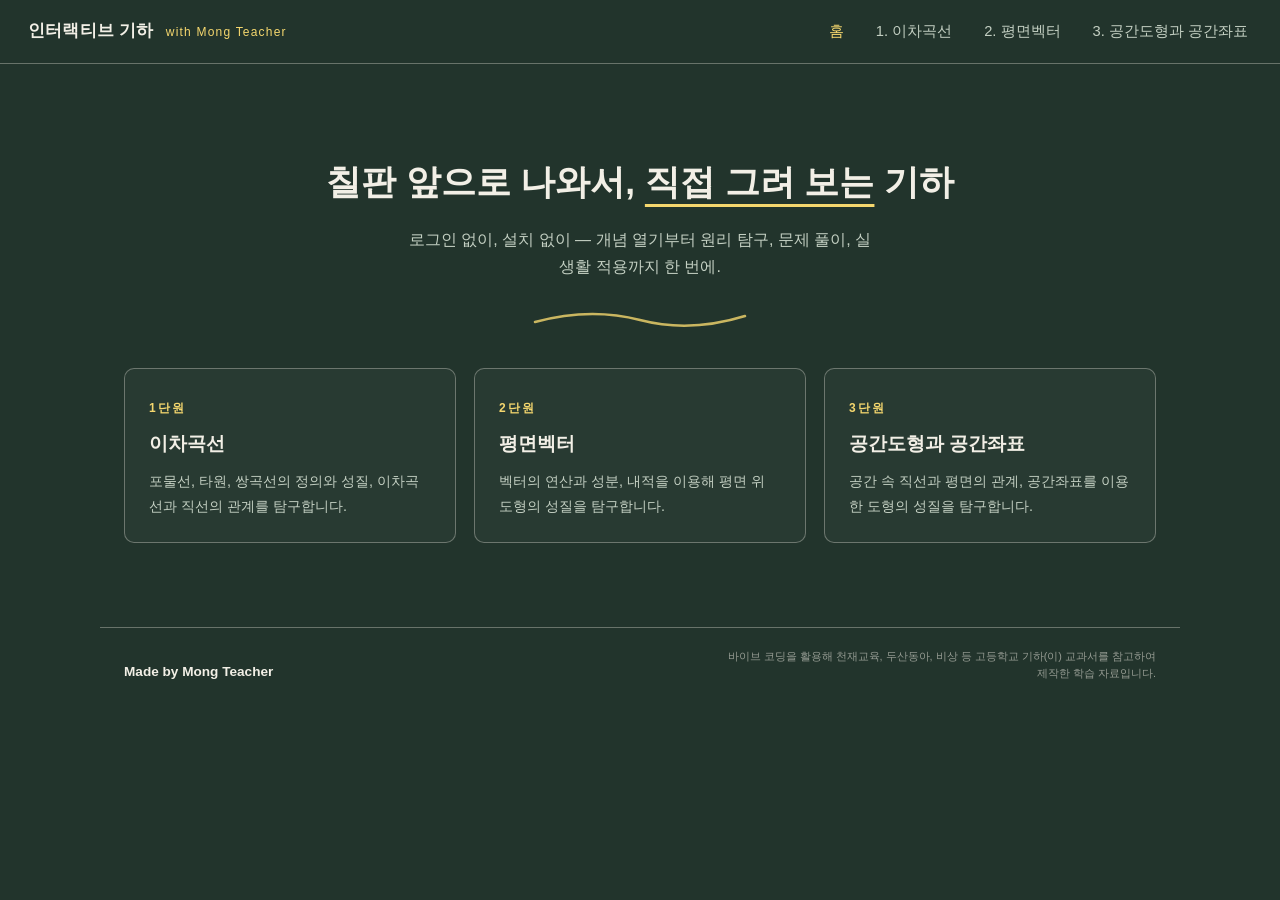
==== index.html @ 9525d562 "추가: 인터랙티브 기하 학습 사이트 초기 버전 - 전 단원(이차곡선/평면벡터/공간도형과 공간좌표) 6개 소단원 콘텐츠 - 소단원별 도입 게임, 원리탐구 시뮬레이션, 단계형 탐구, " ====
<!doctype html>
<html lang="ko">
<head>
  <meta charset="UTF-8" />
  <meta name="viewport" content="width=device-width, initial-scale=1.0" />
  <title>인터랙티브 기하 — 개념부터 실생활까지</title>
  <link rel="stylesheet" href="css/style.css" />
</head>
<body>
  <header class="site-header">
    <div class="brand">인터랙티브 기하 <small>with Mong Teacher</small></div>
    <nav class="main-nav">
      <a href="index.html" class="active">홈</a>
      <a href="unit.html?u=1">1. 이차곡선</a>
      <a href="unit.html?u=2">2. 평면벡터</a>
      <a href="unit.html?u=3">3. 공간도형과 공간좌표</a>
    </nav>
    <button class="hamburger" aria-label="메뉴 열기">
      <span></span><span></span><span></span>
    </button>
  </header>

  <main class="container">
    <section class="hero">
      <h1>칠판 앞으로 나와서, <u>직접 그려 보는</u> 기하</h1>
      <p>로그인 없이, 설치 없이 — 개념 열기부터 원리 탐구, 문제 풀이, 실생활 적용까지 한 번에.</p>
      <svg class="chalkline" viewBox="0 0 220 30" aria-hidden="true">
        <path d="M5 20 Q 60 5 110 18 T 215 14" fill="none" stroke="#f5d76e" stroke-width="2.5" stroke-linecap="round"/>
      </svg>
    </section>

    <section class="unit-grid" id="unit-grid"></section>
  </main>

  <footer class="site-footer">
    <div class="made">Made by Mong Teacher</div>
    <div class="note">바이브 코딩을 활용해 천재교육, 두산동아, 비상 등 고등학교 기하(이) 교과서를 참고하여 제작한 학습 자료입니다.</div>
  </footer>

  <script src="js/nav.js"></script>
  <script>
    fetch("content/units.json")
      .then((r) => r.json())
      .then((data) => {
        const grid = document.getElementById("unit-grid");
        data.units.forEach((unit) => {
          const card = document.createElement("a");
          card.href = `unit.html?u=${unit.id}`;
          card.className = "unit-card";
          card.innerHTML = `<span class="no">${unit.id}단원</span><h2>${unit.title}</h2><p>${unit.summary}</p>`;
          grid.appendChild(card);
        });
      });
  </script>
</body>
</html>
---- css/style.css ----
/* 칠판·분필 테마 (승인 시안 B) */
:root {
  --board: #22342c;        /* 칠판 초록 */
  --board-deep: #1b2a24;   /* 더 짙은 칠판 */
  --chalk: #f2efe6;        /* 분필 흰색 */
  --chalk-dim: #c3cfc2;    /* 흐린 분필 */
  --chalk-yellow: #f5d76e; /* 분필 노랑 */
  --chalk-line: #f2efe655; /* 분필 테두리 */
  --correct: #8fd6a8;
  --wrong: #e8927c;
  --radius: 10px;
  --header-h: 64px;
}

* { box-sizing: border-box; }

/* display 규칙이 hidden 속성을 덮어쓰지 않도록 보장 */
[hidden] { display: none !important; }

html, body {
  margin: 0;
  min-width: 1024px;
  font-family: "Pretendard", "Apple SD Gothic Neo", "Malgun Gothic", sans-serif;
  background: var(--board);
  color: var(--chalk);
  line-height: 1.7;
}

@media (max-width: 1024px) {
  html, body { min-width: 0; }
}

a { color: inherit; text-decoration: none; }

img { max-width: 100%; }

/* ---------- 헤더 / 네비게이션 ---------- */
header.site-header {
  position: sticky;
  top: 0;
  z-index: 50;
  height: var(--header-h);
  display: flex;
  align-items: center;
  justify-content: space-between;
  padding: 0 28px;
  background: var(--board);
  border-bottom: 1px solid var(--chalk-line);
}

.brand {
  font-weight: 700;
  font-size: 1.05rem;
  letter-spacing: 0.01em;
}

.brand small {
  color: var(--chalk-yellow);
  font-weight: 400;
  margin-left: 8px;
  letter-spacing: 0.1em;
  font-size: 0.75rem;
}

nav.main-nav {
  display: flex;
  gap: 24px;
}

nav.main-nav a {
  font-size: 0.92rem;
  color: var(--chalk-dim);
  padding: 8px 4px;
}

nav.main-nav a.active,
nav.main-nav a:hover {
  color: var(--chalk-yellow);
}

.hamburger {
  display: none;
  flex-direction: column;
  gap: 4px;
  background: none;
  border: none;
  cursor: pointer;
  padding: 8px;
}

.hamburger span {
  width: 22px;
  height: 2px;
  background: var(--chalk);
  display: block;
}

@media (max-width: 768px) {
  nav.main-nav {
    position: fixed;
    top: var(--header-h);
    left: 0;
    right: 0;
    flex-direction: column;
    background: var(--board-deep);
    border-bottom: 1px solid var(--chalk-line);
    padding: 12px 24px;
    gap: 12px;
    display: none;
  }
  nav.main-nav.open { display: flex; }
  .hamburger { display: flex; }
}

/* ---------- 레이아웃 컨테이너 ---------- */
main.container {
  max-width: 1080px;
  margin: 0 auto;
  padding: 32px 24px 60px;
}

/* ---------- 홈: 히어로 + 대단원 카드 ---------- */
.hero {
  text-align: center;
  padding: 56px 0 36px;
}

.hero h1 {
  font-size: 2.2rem;
  margin: 0 0 6px;
  font-weight: 700;
  text-wrap: balance;
}

.hero h1 u {
  text-decoration-color: var(--chalk-yellow);
  text-decoration-thickness: 3px;
  text-underline-offset: 10px;
}

.hero p {
  color: var(--chalk-dim);
  max-width: 52ch;
  margin: 14px auto 0;
}

.chalkline {
  width: 220px;
  margin: 22px auto 0;
  display: block;
  opacity: 0.8;
}

.unit-grid {
  display: grid;
  grid-template-columns: repeat(3, 1fr);
  gap: 18px;
}

@media (max-width: 900px) {
  .unit-grid { grid-template-columns: 1fr; }
}

.unit-card {
  background: #ffffff08;
  border: 1.5px solid var(--chalk-line);
  border-radius: var(--radius);
  padding: 24px;
  transition: transform 0.15s ease, border-color 0.15s ease;
}

.unit-card:hover {
  transform: translateY(-4px);
  border-color: var(--chalk-yellow);
}

.unit-card .no {
  color: var(--chalk-yellow);
  font-size: 0.75rem;
  letter-spacing: 0.2em;
  font-weight: 600;
}

.unit-card h2 { margin: 8px 0; font-size: 1.2rem; }
.unit-card p { color: var(--chalk-dim); font-size: 0.9rem; margin: 0; }

/* ---------- 소단원 목록 ---------- */
.lesson-list {
  display: grid;
  grid-template-columns: repeat(2, 1fr);
  gap: 16px;
  margin-top: 24px;
}

@media (max-width: 700px) {
  .lesson-list { grid-template-columns: 1fr; }
}

.lesson-card {
  background: #ffffff08;
  border: 1.5px solid var(--chalk-line);
  border-radius: var(--radius);
  padding: 22px;
}

.lesson-card h3 { margin: 0 0 6px; font-size: 1.05rem; }
.lesson-card p { color: var(--chalk-dim); font-size: 0.88rem; margin: 0 0 14px; }

.btn {
  display: inline-block;
  background: var(--chalk-yellow);
  color: var(--board);
  padding: 9px 20px;
  border-radius: 8px;
  font-size: 0.9rem;
  font-weight: 700;
  border: none;
  cursor: pointer;
}

.btn:hover { filter: brightness(1.06); }

.btn.secondary {
  background: transparent;
  color: var(--chalk-yellow);
  border: 1.5px solid var(--chalk-yellow);
}

/* ---------- 소단원 활동 페이지 ---------- */
.breadcrumb { color: var(--chalk-dim); font-size: 0.85rem; }
.breadcrumb a:hover { color: var(--chalk-yellow); }

.lesson-section {
  background: #ffffff08;
  border: 1.5px solid var(--chalk-line);
  border-radius: var(--radius);
  padding: 26px;
  margin-bottom: 20px;
}

.lesson-section h2 {
  font-size: 1.1rem;
  margin: 0 0 6px;
  display: flex;
  align-items: center;
  gap: 10px;
}

.lesson-section .section-badge {
  font-size: 0.72rem;
  background: transparent;
  color: var(--chalk-yellow);
  border: 1px solid var(--chalk-yellow);
  border-radius: 999px;
  padding: 2px 10px;
  letter-spacing: 0.05em;
}

.lesson-section > p { color: var(--chalk-dim); }

.embed-wrap {
  position: relative;
  width: 100%;
  padding-top: 56.25%;
  margin-top: 14px;
  border-radius: var(--radius);
  overflow: hidden;
  background: var(--board-deep);
  border: 1px solid var(--chalk-line);
}

.embed-wrap iframe {
  position: absolute;
  inset: 0;
  width: 100%;
  height: 100%;
  border: 0;
}

.sim-canvas-wrap {
  margin-top: 14px;
  border: 1.5px dashed var(--chalk-line);
  border-radius: var(--radius);
  min-height: 360px;
  display: flex;
  align-items: center;
  justify-content: center;
  color: var(--chalk-dim);
  font-size: 0.9rem;
  padding: 16px;
}

.sim-canvas-wrap.mounted {
  display: block;
}

/* 문제 카드 */
.problem-card {
  border: 1.5px dashed var(--chalk-line);
  border-radius: var(--radius);
  padding: 20px;
  margin-top: 14px;
}

.problem-card .prompt { font-weight: 600; margin-bottom: 12px; }

.answer-row {
  display: flex;
  gap: 10px;
  align-items: center;
}

.answer-row input {
  flex: 1;
  padding: 8px 6px;
  background: transparent;
  border: none;
  border-bottom: 1.5px solid var(--chalk-line);
  color: var(--chalk);
  font-size: 0.95rem;
  outline: none;
}

.answer-row input:focus { border-bottom-color: var(--chalk-yellow); }

.answer-row input::placeholder { color: #f2efe666; }

.feedback {
  margin-top: 10px;
  font-size: 0.88rem;
  padding: 8px 12px;
  border-radius: 8px;
  display: none;
}

.feedback.correct { display: block; background: #8fd6a81a; color: var(--correct); border: 1px solid #8fd6a855; }
.feedback.wrong { display: block; background: #e8927c1a; color: var(--wrong); border: 1px solid #e8927c55; }

.hint-list { margin-top: 10px; }

.hint-item {
  font-size: 0.85rem;
  color: var(--chalk-dim);
  padding: 7px 0;
  border-top: 1px dashed var(--chalk-line);
}

.hint-btn {
  margin-top: 10px;
  background: none;
  border: 1px solid #f5d76e88;
  border-radius: 999px;
  padding: 5px 14px;
  font-size: 0.8rem;
  cursor: pointer;
  color: var(--chalk-yellow);
}

.hint-btn:disabled { opacity: 0.4; cursor: default; }

/* PDF 내보내기 */
.export-bar {
  text-align: center;
  padding: 20px 0 0;
}

/* ---------- 푸터 (크레딧) ---------- */
footer.site-footer {
  display: flex;
  justify-content: space-between;
  align-items: flex-end;
  gap: 24px;
  max-width: 1080px;
  margin: 24px auto 0;
  padding: 20px 24px 28px;
  border-top: 1px solid var(--chalk-line);
}

footer.site-footer .made {
  font-size: 0.85rem;
  font-weight: 700;
  color: var(--chalk);
}

footer.site-footer .note {
  font-size: 0.68rem;
  color: #f2efe68c;
  text-align: right;
  max-width: 440px;
  line-height: 1.6;
}

/* ---------- ⓪ 들어가기 (도입 훅) ---------- */
.hook-section .hook-title {
  color: var(--chalk-yellow);
  font-weight: 700;
  margin-left: 4px;
}

.hook-controls {
  display: flex;
  gap: 28px;
  align-items: center;
  flex-wrap: wrap;
  margin: 14px 0 10px;
  font-size: 0.88rem;
  color: var(--chalk-dim);
}

.hook-controls label {
  display: flex;
  align-items: center;
  gap: 8px;
}

.hook-controls span {
  color: var(--chalk-yellow);
  min-width: 42px;
  font-variant-numeric: tabular-nums;
}

.hook-status {
  font-size: 0.85rem;
  color: var(--chalk-dim);
  margin-bottom: 10px;
}

.hook-reveal {
  margin-top: 16px;
  padding: 14px 16px;
  border: 1.5px dashed var(--chalk-yellow);
  border-radius: var(--radius);
  color: var(--chalk);
  background: #f5d76e14;
  line-height: 1.7;
}

.hook-actions {
  margin-top: 16px;
  display: flex;
  gap: 14px;
  align-items: center;
}

/* ---------- 원리 탐구: 다중 활동 블록 ---------- */
.explore-block {
  margin-top: 22px;
  padding-top: 18px;
  border-top: 1px dashed var(--chalk-line);
}

.explore-block h3 {
  margin: 0 0 6px;
  font-size: 1rem;
  color: var(--chalk-yellow);
}

.explore-block > p {
  color: var(--chalk-dim);
  font-size: 0.9rem;
  margin: 0 0 4px;
}

.sim-controls {
  display: flex;
  gap: 24px;
  align-items: center;
  flex-wrap: wrap;
  margin: 12px 0 8px;
  font-size: 0.85rem;
  color: var(--chalk-dim);
}

.sim-controls label {
  display: flex;
  align-items: center;
  gap: 8px;
}

.sim-info {
  font-size: 0.85rem;
  color: var(--chalk-dim);
  margin-bottom: 8px;
  font-variant-numeric: tabular-nums;
}

/* ---------- 브릴리언트식 단계형 탐구 ---------- */
.steps-box {
  margin-top: 14px;
  border: 1.5px dashed var(--chalk-line);
  border-radius: var(--radius);
  padding: 22px;
}

.steps-progress {
  display: flex;
  justify-content: space-between;
  align-items: center;
  margin-bottom: 14px;
}

.steps-progress span {
  font-size: 0.75rem;
  font-weight: 700;
  letter-spacing: 0.15em;
  color: var(--chalk-yellow);
}

.steps-dots {
  display: flex;
  gap: 6px;
}

.steps-dots i {
  width: 22px;
  height: 6px;
  border-radius: 99px;
  background: #f2efe622;
}

.steps-dots i.done { background: var(--correct); }
.steps-dots i.now { background: var(--chalk-yellow); }

.steps-prompt {
  font-weight: 600;
  font-size: 1.02rem;
  margin-bottom: 16px;
  line-height: 1.7;
}

.steps-choices {
  display: grid;
  grid-template-columns: repeat(2, 1fr);
  gap: 12px;
  max-width: 640px;
}

@media (max-width: 700px) {
  .steps-choices { grid-template-columns: 1fr; }
}

.steps-choice {
  border: 1.5px solid var(--chalk-line);
  border-radius: var(--radius);
  padding: 13px 16px;
  font-size: 0.9rem;
  font-weight: 600;
  cursor: pointer;
  background: transparent;
  color: var(--chalk);
  text-align: left;
  line-height: 1.5;
  font-family: inherit;
}

.steps-choice:hover:not(:disabled) { border-color: var(--chalk-yellow); }

.steps-choice.right {
  border-color: var(--correct);
  background: #8fd6a814;
  color: var(--correct);
}

.steps-choice.miss {
  border-color: var(--wrong);
  background: #e8927c10;
  color: var(--wrong);
  opacity: 0.7;
}

.steps-feedback {
  display: none;
  margin: 14px 0;
  padding: 12px 14px;
  border-radius: 8px;
  font-size: 0.88rem;
  line-height: 1.7;
}

.steps-feedback.show { display: block; }
.steps-feedback.good { background: #8fd6a814; color: var(--correct); border: 1px solid #8fd6a855; }
.steps-feedback.bad { background: #e8927c14; color: var(--wrong); border: 1px solid #e8927c55; }

/* 진도 배지 */
.done-badge {
  font-size: 0.7rem;
  font-weight: 600;
  color: var(--correct);
  border: 1px solid #8fd6a855;
  border-radius: 999px;
  padding: 2px 10px;
  margin-left: 8px;
  vertical-align: middle;
}
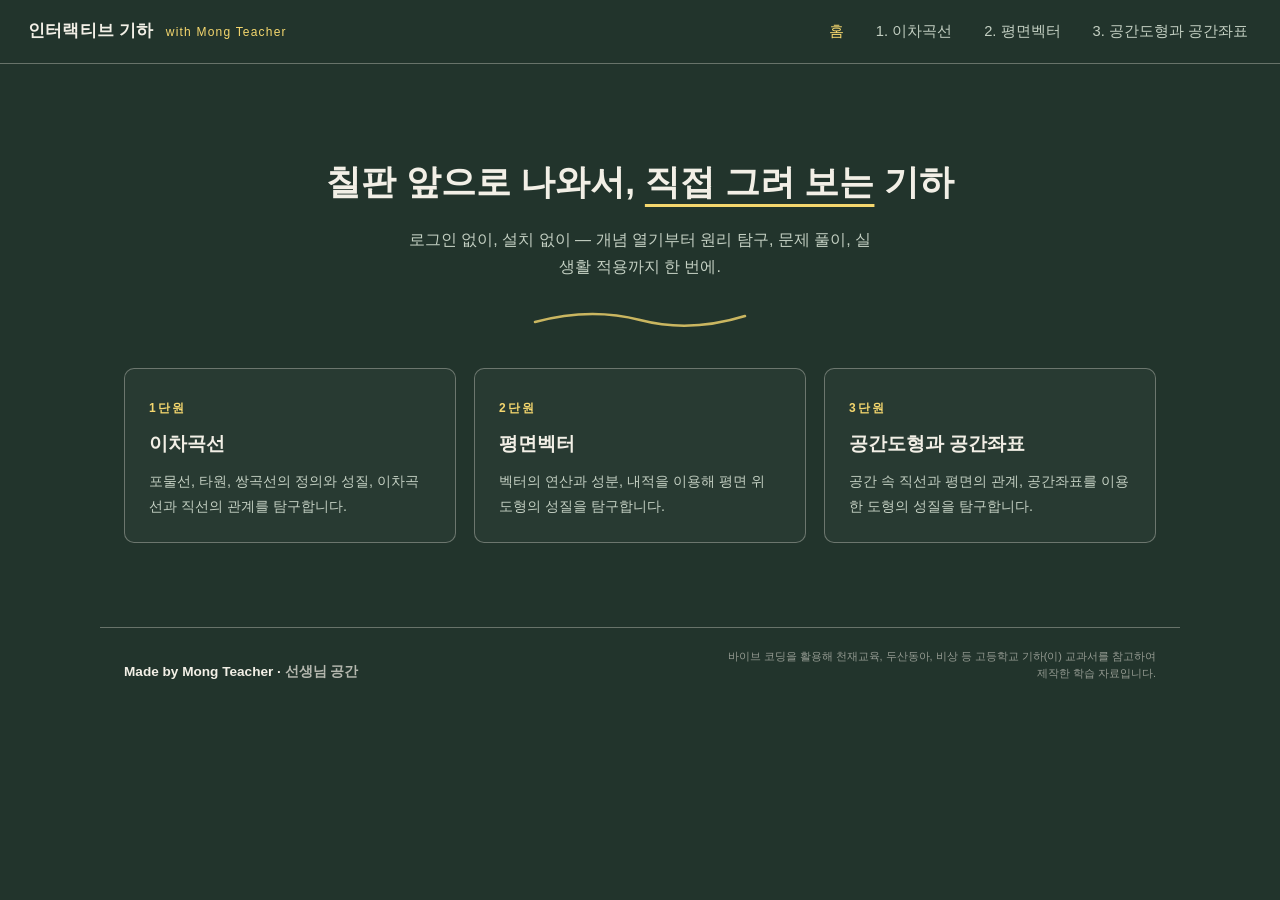
==== commit 9fc5715a: "추가: 선생님용 수업 진행 가이드 페이지 (수업코드 입장) - guide.html: 수업코드 입력 후 열람 (세션 유지) - 소단원별 게임 공략·성공 시 연결 멘트·탐구 포인트·단" ====
--- a/index.html
+++ b/index.html
@@ -33,7 +33,7 @@
   </main>
 
   <footer class="site-footer">
-    <div class="made">Made by Mong Teacher</div>
+    <div class="made">Made by Mong Teacher · <a href="guide.html" style="color:inherit; opacity:0.7;">선생님 공간</a></div>
     <div class="note">바이브 코딩을 활용해 천재교육, 두산동아, 비상 등 고등학교 기하(이) 교과서를 참고하여 제작한 학습 자료입니다.</div>
   </footer>
 
